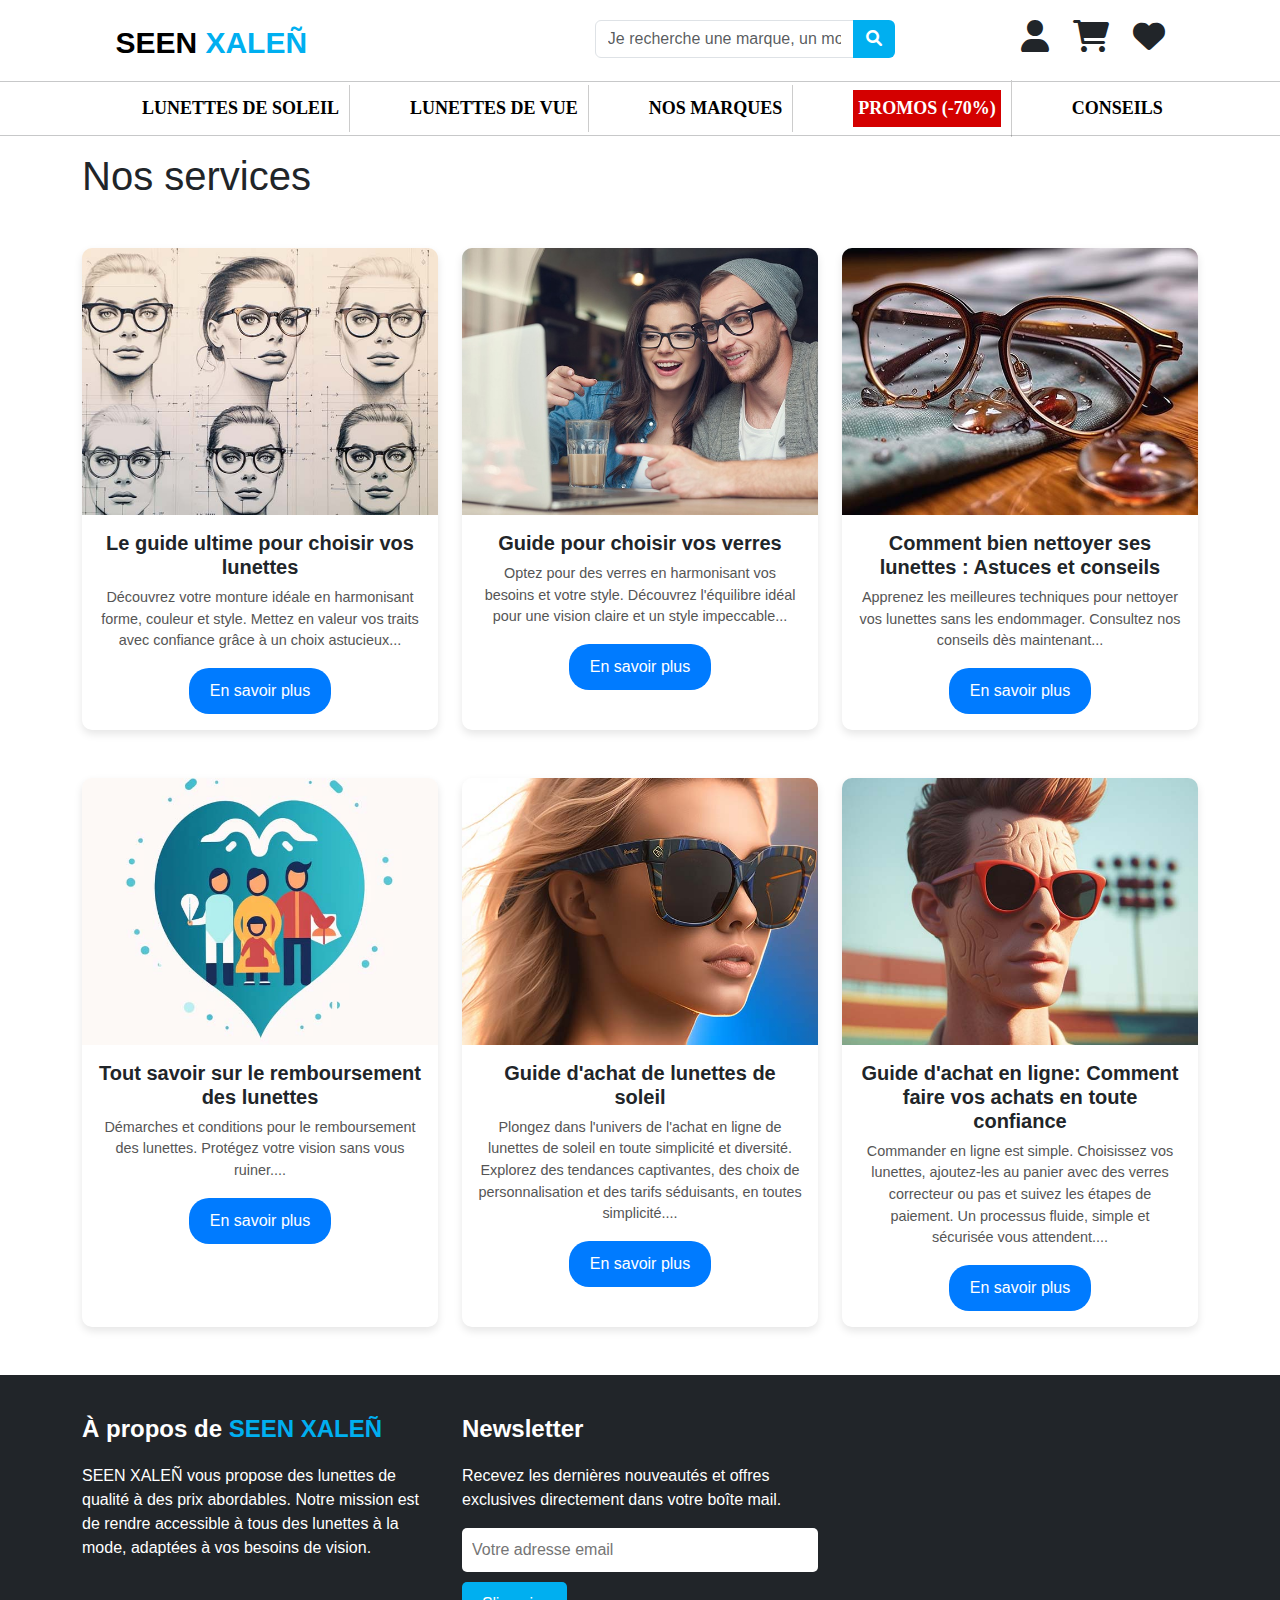
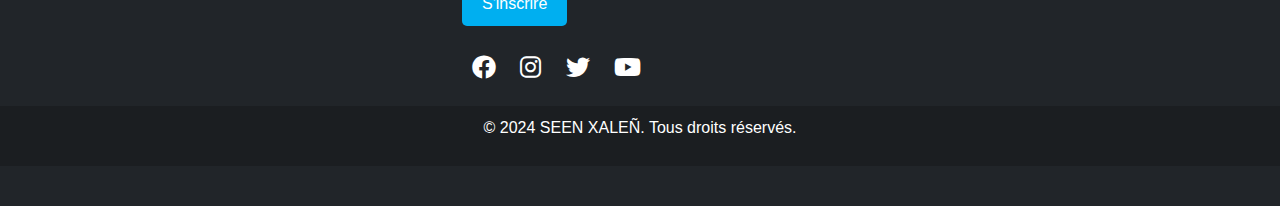
==== conseil.html @ 3e72338c "first commit" ====
<!DOCTYPE html>
<html lang="en">

<head>
    <meta charset="UTF-8">
    <meta name="viewport" content="width=device-width, initial-scale=1.0">
    <title>SEEN XALEÑ</title>
    <link href="https://cdn.jsdelivr.net/npm/bootstrap@5.3.3/dist/css/bootstrap.min.css" rel="stylesheet"
        integrity="sha384-QWTKZyjpPEjISv5WaRU9OFeRpok6YctnYmDr5pNlyT2bRjXh0JMhjY6hW+ALEwIH" crossorigin="anonymous">
    <link href="https://cdnjs.cloudflare.com/ajax/libs/font-awesome/6.0.0/css/all.min.css" rel="stylesheet">
    <link rel="stylesheet" href="style.css">
    <link rel="stylesheet" href="style1.css">
</head>

<body>
    <div class="container-fluid mini-navbar d-flex">
        <span class="span"> <a href="index.html" style="color: black; text-decoration: none;">SEEN <span
                    style="color: #00aff0;">XALEÑ</span></a></span>
        <div class="row justify-content-center">
            <div class="col-md-6">
                <div class="input-group">
                    <input type="text" class="form-control" placeholder="Je recherche une marque, un modèle">
                    <button class="btn text-white" type="button">
                        <i class="fas fa-search"></i>
                    </button>
                </div>
            </div>
        </div>
        <div class="row icon text-center">
            <div class="col">
                <a href="inscription.html" class="text-decoration-none text-dark">
                    <i class="fa fa-user fa-2x"></i>

                </a>
            </div>
            <div class="col">
                <a href="#" class="text-decoration-none text-dark">
                    <i class="fa fa-shopping-cart fa-2x"></i>

                </a>
            </div>
            <div class="col position-relative">
                <a href="#" class="text-decoration-none text-dark">
                    <i class="fa fa-heart fa-2x"></i>

                </a>
            </div>
        </div>
    </div>
    <hr class="container-fluid">

    <nav class="navbar navbar-expand-lg ">
        <div class="container mt-4">
            <button class="navbar-toggler" type="button" data-bs-toggle="collapse" data-bs-target="#navbarNav"
                aria-controls="navbarNav" aria-expanded="false" aria-label="Toggle navigation">
                <span class="navbar-toggler-icon"></span>
            </button>
            <div class="collapse navbar-collapse" id="navbarNav">
                <ul class="nav justify-content-center"></ul>
                <li class="nav-item">
                    <a class="nav-link" href="lunette-soleil.html">LUNETTES DE SOLEIL</a>
                </li>
                <li class="nav-item">
                    <a class="nav-link" href="lunette-vue.html">LUNETTES DE VUE</a>
                </li>
                <li class="nav-item">
                    <a class="nav-link" href="marque.html">NOS MARQUES</a>
                </li>
                <li class="nav-item">
                    <a class="nav-link active activee" href="promos.html">PROMOS (-70%)</a>
                </li>
                <li class="nav-item">
                    <a class="nav-link active" href="conseil.html">CONSEILS</a>
                </li>
                </ul>
            </div>
        </div>
    </nav>
    <hr class="contaainer-fluid hr" style="margin-top: -10px;">


<div class="container"><h1>Nos services</h1></div>

    <div class="container my-5">
        <div class="row text-center">
            <div class="col-md-4">
                <div class="card h-100">
                    <img src="images conseil/how-to-choose-a-frame.jpg" class="card-img-top" alt="Guide ultime pour choisir vos lunettes">
                    <div class="card-body">
                        <h5 class="card-title">Le guide ultime pour choisir vos lunettes</h5>
                        <p class="card-text">Découvrez votre monture idéale en harmonisant forme, couleur et style.
                            Mettez en valeur vos traits avec confiance grâce à un choix astucieux...</p>
                        <a href="#" class="btn btn-custom">En savoir plus</a>
                    </div>
                </div>
            </div>

            <div class="col-md-4">
                <div class="card h-100">
                    <img src="images conseil/comment-choisir-ses-verres.jpg" class="card-img-top" alt="Guide pour choisir vos verres">
                    <div class="card-body">
                        <h5 class="card-title">Guide pour choisir vos verres</h5>
                        <p class="card-text">Optez pour des verres en harmonisant vos besoins et votre style. Découvrez
                            l'équilibre idéal pour une vision claire et un style impeccable...</p>
                        <a href="#" class="btn btn-custom">En savoir plus</a>
                    </div>
                </div>
            </div>

            <div class="col-md-4">
                <div class="card h-100">
                    <img src="images conseil/comment-nettoyer-une-monture.jpg" class="card-img-top" alt="Comment bien nettoyer ses lunettes">
                    <div class="card-body">
                        <h5 class="card-title">Comment bien nettoyer ses lunettes : Astuces et conseils</h5>
                        <p class="card-text">Apprenez les meilleures techniques pour nettoyer vos lunettes sans les
                            endommager. Consultez nos conseils dès maintenant...</p>
                        <a href="#" class="btn btn-custom">En savoir plus</a>
                    </div>
                </div>
            </div>
        </div>
    </div>

    <div class="container my-5">
        <div class="row text-center">
            <div class="col-md-4">
                <div class="card h-100">
                    <img src="images conseil/health-insurance.jpg" class="card-img-top" alt="Guide ultime pour choisir vos lunettes">
                    <div class="card-body">
                        <h5 class="card-title">Tout savoir sur le remboursement des lunettes
                            </h5>
                        <p class="card-text">Démarches et conditions pour le remboursement des lunettes. Protégez votre vision sans vous ruiner....</p>
                        <a href="#" class="btn btn-custom">En savoir plus</a>
                    </div>
                </div>
            </div>

            <div class="col-md-4">
                <div class="card h-100">
                    <img src="images conseil/sunglasses-guide.jpg" class="card-img-top" alt="Guide pour choisir vos verres">
                    <div class="card-body">
                        <h5 class="card-title">Guide d'achat de lunettes de soleil</h5>
                        <p class="card-text">Plongez dans l'univers de l'achat en ligne de lunettes de soleil en toute simplicité et diversité. Explorez des tendances captivantes, des choix de personnalisation et des tarifs séduisants, en toutes simplicité....</p>
                        <a href="#" class="btn btn-custom">En savoir plus</a>
                    </div>
                </div>
            </div>

            <div class="col-md-4">
                <div class="card h-100">
                    <img src="images conseil/lunettes-de-soleil-trends.jpg" class="card-img-top" alt="Comment bien nettoyer ses lunettes">
                    <div class="card-body">
                        <h5 class="card-title">Guide d'achat en ligne: Comment faire vos achats en toute confiance</h5>
                        <p class="card-text">Commander en ligne est simple. Choisissez vos lunettes, ajoutez-les au panier avec des verres correcteur ou pas et suivez les étapes de paiement. Un processus fluide, simple et sécurisée vous attendent....</p>
                        <a href="#" class="btn btn-custom">En savoir plus</a>
                    </div>
                </div>
            </div>
        </div>
    </div>








    <footer class="footer">
        <div class="container">
            <div class="row">
                <!-- About section -->
                <div class="col-md-4">
                    <h4 class="footer-heading">À propos de <span style="color: #00aff0;">SEEN XALEÑ</span></h4>
                    <p>SEEN XALEÑ vous propose des lunettes de qualité à des prix abordables. Notre mission est de
                        rendre accessible à tous des lunettes à la mode, adaptées à vos besoins de vision.</p>
                </div>



                <!-- Newsletter & Social Media -->
                <div class="col-md-4 new">
                    <h4 class="footer-heading">Newsletter</h4>
                    <p>Recevez les dernières nouveautés et offres exclusives directement dans votre boîte mail.</p>
                    <div class="newsletter">
                        <input type="email" placeholder="Votre adresse email">
                        <button>S'inscrire</button>
                    </div>
                    <div class="social-icons mt-4">
                        <a href="#"><i class="fab fa-facebook"></i></a>
                        <a href="#"><i class="fab fa-instagram"></i></a>
                        <a href="#"><i class="fab fa-twitter"></i></a>
                        <a href="#"><i class="fab fa-youtube"></i></a>
                    </div>
                </div>
            </div>
        </div>

        <div class="copyright">
            <p>&copy; 2024 SEEN XALEÑ. Tous droits réservés.</p>
        </div>
    </footer>




    <script src="https://cdn.jsdelivr.net/npm/bootstrap@5.3.3/dist/js/bootstrap.bundle.min.js"
        integrity="sha384-YvpcrYf0tY3lHB60NNkmXc5s9fDVZLESaAA55NDzOxhy9GkcIdslK1eN7N6jIeHz"
        crossorigin="anonymous"></script>
</body>

</html>
---- style.css ----
.mini-navbar {
    display: flex;
    justify-content: space-around;
    margin-top: 20px;
}

body {
    margin: 0;
    padding: 0;
}

.mini-navbar span {
    font-size: 30px;
    font-weight: bold;
    text-align: center;
}

.input-group .form-control {
    border-top-right-radius: 0;
    border-bottom-right-radius: 0;
}

.input-group .btn {
    background-color: #00aff0;
    border-top-left-radius: 0;
    border-bottom-left-radius: 0;
}

.input-group {
    width: 300px;
}

@media (max-width:790px) {
    .icon {
        display: none;
    }

    .input-group input {
        display: none;
    }

    .input-group {
        display: none;
    }

    .navbar button {
        position: relative;
        left: 12px;
        top: -100px;
    }

    .mini-navbar .span {
        margin-left: 70px;
    }

    li {
        margin: 30px;
    }

    .hr {
        display: none;
    }
}

.nav-item .nav-link {
    color: black;
    font-weight: bold;
}

.nav-item .nav-link:hover {
    background-color: #f8f9fa;
}

.nav-item .nav-link.activee {
    background-color: #d40000;
    color: white;
    padding: 5px;
}

li {
    text-decoration: none;
    list-style: none;
    padding: 10px;
    margin-top: -50px;
    font-size: 18px;
    margin-left: 50px;
    font-family: padding-top;
    font-weight: 700;
}

.nav-item {
    border-right: 1px solid #ccc;
    /* Trait vertical */
}

.nav-item:last-child {
    border-right: none;
    /* Pas de bordure sur le dernier élément */
}

/* '''''''''''''''''''''''header'''''''''''''''''''''''''' */
.bouton {
    background-color: #f3f0ec;
    padding: 20px;
    font-weight: bold;
    border: 2px solid rgb(151, 151, 0);
    border-radius: 50px;
    text-decoration: none;
}

.text-header {
    position: relative;
    margin-top: -370px;
    left: 180px;
    color: #fff;
}

.text-header h1 {
    font-size: 55px;
}

.carousel-item {
    height: 500px;
}

@media (max-width:790px) {
    .carousel {
        margin-top: -100px;
    }

    .text-header h1 {
        font-size: 25px;
    }

    .text-header p {
        font-size: 9px;
    }

    .text-header span {
        font-size: 9px;
    }

    .text-header {
        position: relative;
        margin-top: -150px;
        left: 100px;
        color: #fff;
    }

    .carousel-item {
        height: 200px;
    }

    .bouton {
        display: none;
    }

    #section1 p {
        font-size: 16px;
    }
    #span1 {
        border: 1px solid black;
        background-color: #f2f0ec;
        border-radius: 5px;
        padding: 5px;
        padding-right: 0;
    }
    .btn2 button{
        padding: 5px;
    }
    /* .testimonial-card{
        width: 290px;
    } */
}

#section1 p {
    font-size: 20px;
}

.card {
    border: none;
    border-radius: 10px;
    box-shadow: 0 4px 8px rgba(0, 0, 0, 0.1);
}

.card img {
    border-radius: 10px 10px 0 0;
}

.card img:hover {
    transform: scale(1.05);
}


.btn-custom {
    background-color: white;
    color: black;
    border-radius: 20px;
    padding: 10px 20px;
}

.lien {
    border: 1px solid black;
    background-color: black;
    color: #fff;
}

#span1 {
    border: 1px solid black;
    background-color: #f2f0ec;
    border-radius: 5px;
    padding: 10px;
    /* padding-right: 320px; */
}

.un img {
    width: 100%;
    border-radius: 20px;
}

.view-model {
    background-color: black;
    border-radius: 20px;
    width: 400px;
    height: 60px;
}

.view-model a {
    text-decoration: none;
    color: #fff;
}

.deux img {
    width: 100%;
    border-radius: 20px;
}

.testimonial-card {
    background-color: #faf9e7;
    /* Couleur de fond douce */
    border: 1px solid #00aff0;
    border-radius: 15px;
    padding: 20px;
    text-align: center;
    box-shadow: 0 4px 8px rgba(0, 0, 0, 0.1);
    height: 400px;
    line-height: 30px;
}

.testimonial-rating {
    color: #00aff0;
    /* Couleur des étoiles */
    font-size: 1.2rem;
}

.testimonial-text {
    font-style: italic;
    color: #666;
    margin: 15px 0;
}

.testimonial-author {
    font-weight: bold;
    color: #00aff0;
    display: flex;
    justify-content: center;
    align-items: center;
    padding-top: 100px;
}

.auteur1 {
    margin-top: -50px;
}

.auteur4 {
    margin-top: 50px;
}

.conseil img {
    width: 200px;
    height: 100px;
    border-radius: 20px;
}


.footer {
    background-color: #212529;
    color: white;
    padding: 40px 0;
}

.footer a {
    color: white;
    text-decoration: none;
}

.footer a:hover {
    text-decoration: underline;
}

.footer .footer-heading {
    font-weight: bold;
    margin-bottom: 20px;
}

.social-icons a {
    color: white;
    margin: 0 10px;
    font-size: 1.5rem;
    transition: color 0.3s ease;
}

.social-icons a:hover {
    color: #00aff0;
    /* Couleur d'accent de SEEN XALEÑ */
}

.newsletter input[type="email"] {
    width: 100%;
    padding: 10px;
    border: none;
    border-radius: 5px;
    margin-bottom: 10px;
}

.newsletter button {
    background-color: #00aff0;
    color: white;
    border: none;
    padding: 10px 20px;
    border-radius: 5px;
    cursor: pointer;
}

.newsletter button:hover {
    background-color: #8d8d3f;
}

.copyright {
    text-align: center;
    padding: 10px;
    background-color: #1b1e21;
    margin-top: 20px;
}
---- style1.css ----
.card img {
    transition: transform 0.3s ease;
}

.card:hover img {
    transform: scale(1.05);
}

.card-body h5 {
    font-size: 1.25rem;
    font-weight: bold;
}

.card-body p {
    font-size: 0.9rem;
    color: #555;
}

.btn-custom {
    background-color: #007bff;
    color: white;
}


body {
    font-family: Arial, sans-serif;
}

.btn-primary {
    background-color: #4ca5ff;
    border-color: #4ca5ff;
}

.form-switch .form-check-input {
    width: 2em;
    height: 1em;
}

.form-check-label {
    font-size: 0.9rem;
}

.link-primary {
    color: #4ca5ff;
}

.banner {
    background: url(images1/banner-xxl-lds-2.jpg);
    height: 450px;
    background-size: cover;
    /* L'image couvre tout l'écran */
    background-position: center;
    /* Centre l'image */
    background-repeat: no-repeat;
}


.texte {
    padding-top: 170px;
}

.texte h1 {
    font-weight: bold;
    font-size: 50px;
}

.product-card img {
    width: 100%;
    height: auto;
}

.filter-section {
    max-width: 200px;
}
.ban {
    background: url(images1/ban.webp);
    height: 450px;
    background-size: cover;
    /* L'image couvre tout l'écran */
    background-position: center;
    /* Centre l'image */
    background-repeat: no-repeat;
}
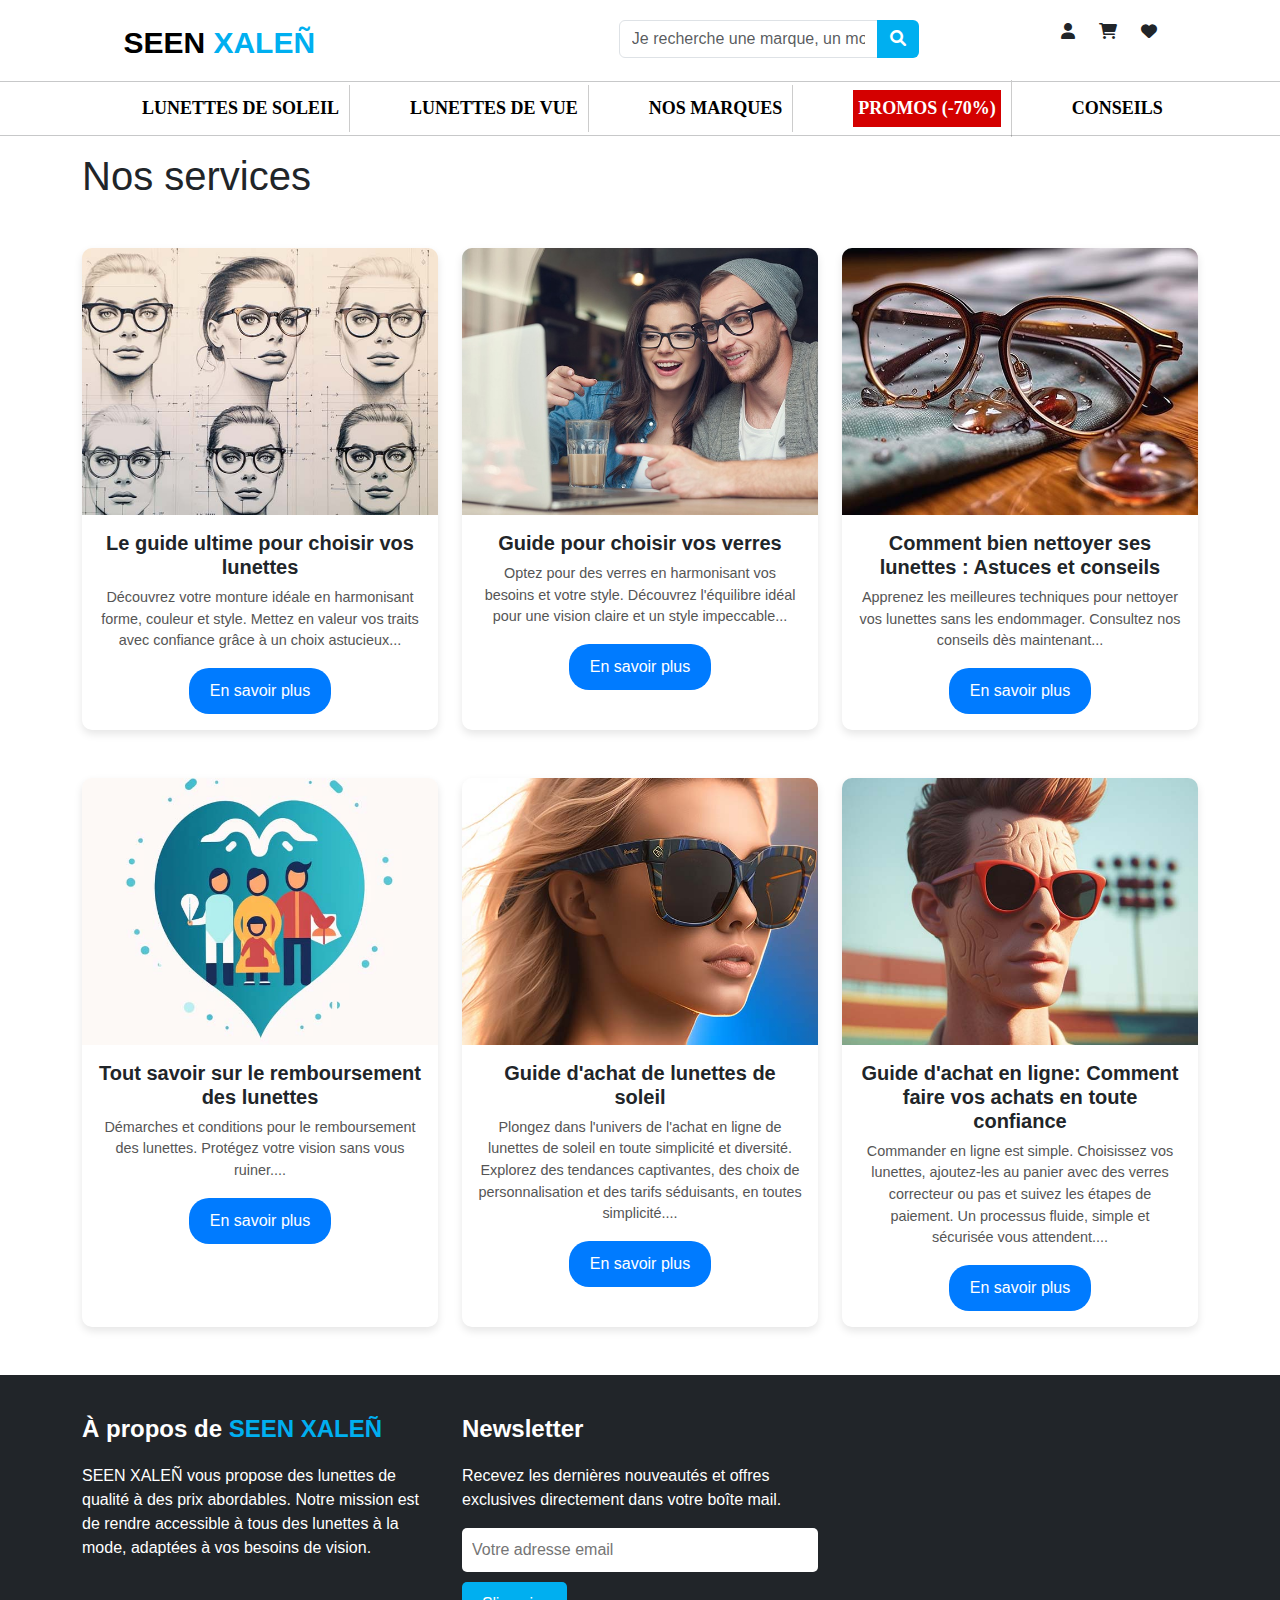
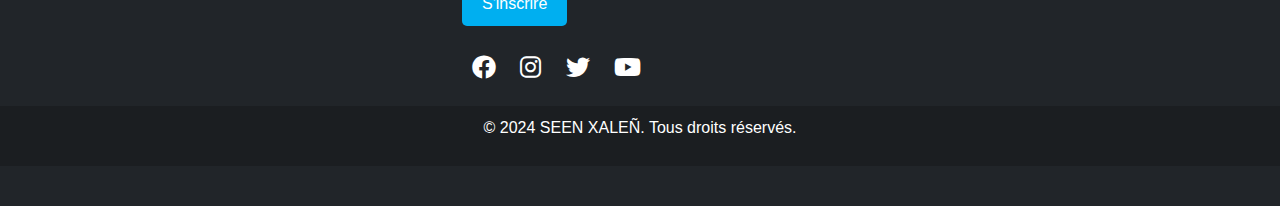
==== commit 894bf1fe: "deuxieme commit" ====
--- a/conseil.html
+++ b/conseil.html
@@ -29,19 +29,19 @@
         <div class="row icon text-center">
             <div class="col">
                 <a href="inscription.html" class="text-decoration-none text-dark">
-                    <i class="fa fa-user fa-2x"></i>
+                    <i class="fa fa-user fa-1x"></i>
 
                 </a>
             </div>
             <div class="col">
                 <a href="#" class="text-decoration-none text-dark">
-                    <i class="fa fa-shopping-cart fa-2x"></i>
+                    <i class="fa fa-shopping-cart fa-1x"></i>
 
                 </a>
             </div>
             <div class="col position-relative">
                 <a href="#" class="text-decoration-none text-dark">
-                    <i class="fa fa-heart fa-2x"></i>
+                    <i class="fa fa-heart fa-1x"></i>
 
                 </a>
             </div>
--- a/style.css
+++ b/style.css
@@ -30,10 +30,69 @@
     width: 300px;
 }
 
+
+@media (min-width: 601px) and (max-width: 1024px){
+    .icon {
+        /* display: none; */
+        position: fixed;
+        bottom: 0;
+        width: 100%;
+        background-color: #00aff0;
+        height: 40px;
+        z-index: 1;
+        padding: 5px;
+    }
+
+
+    .input-group input {
+        display: none;
+    }
+
+    .input-group {
+        display: none;
+    }
+
+    .input-group input {
+        display: none;
+    }
+
+    .input-group {
+        display: none;
+    }
+
+    .navbar button {
+        position: relative;
+        left: 12px;
+        top: -100px;
+    }
+
+    .mini-navbar .span {
+        margin-left: 70px;
+    }
+
+    li {
+        margin: 30px;
+    }
+
+    .hr {
+        display: none;
+    }
+
+}
+
+
 @media (max-width:790px) {
     .icon {
-        display: none;
-    }
+        /* display: none; */
+        position: fixed;
+        bottom: 0;
+        width: 100%;
+        background-color: #00aff0;
+        height: 40px;
+        z-index: 1;
+        padding: 5px;
+    }
+
 
     .input-group input {
         display: none;
@@ -125,8 +184,9 @@
 
 @media (max-width:790px) {
     .carousel {
-        margin-top: -100px;
-    }
+        margin-top: -50px;
+    }
+
 
     .text-header h1 {
         font-size: 25px;
--- a/style1.css
+++ b/style1.css
@@ -65,7 +65,7 @@
 }
 
 .product-card img {
-    width: 100%;
+    width: 150px;
     height: auto;
 }
 
